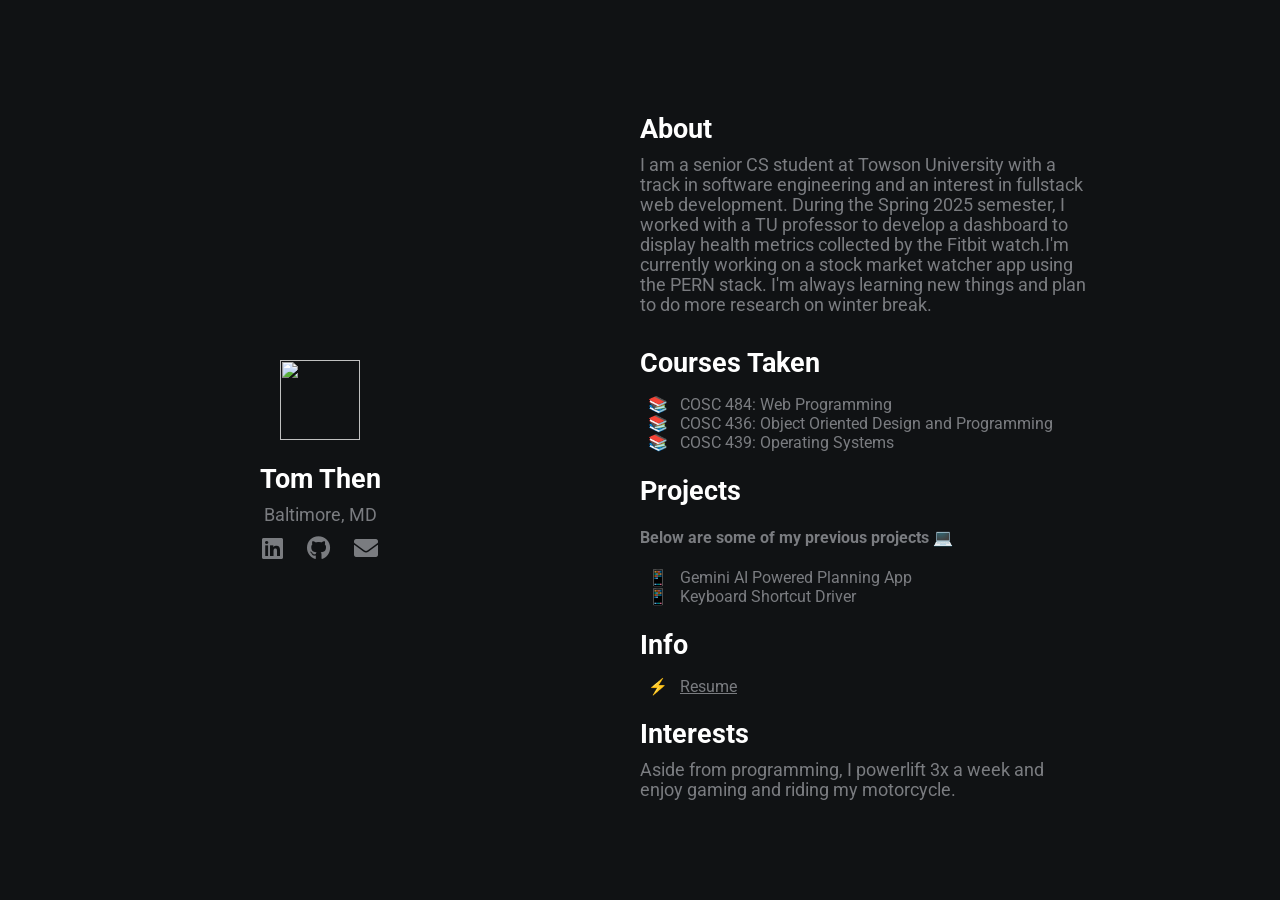
==== index.html @ 4ebc2ce6 "Rename personalSite.html to index.html" ====
<html lang="en">
    
<head>
    <link rel ="stylesheet" href="styles.css";>
    <!-- Favicon -->
    <link rel="apple-touch-icon" sizes="180x180" href="favicon/apple-touch-icon.png">
    <link rel="icon" type="image/png" sizes="32x32" href="favicon/favicon-32x32.png">
    <link rel="icon" type="image/png" sizes="16x16" href="favicon/favicon-16x16.png">

    <meta charset="UTF-8">
    <meta name="viewport" content="width=device-width, initial-scale=1.0">
    <meta http-equiv="X-UA-Compatible" content="ie=edge">
    <link rel="stylesheet" href="https://use.fontawesome.com/releases/v5.4.1/css/all.css" integrity="sha384-5sAR7xN1Nv6T6+dT2mhtzEpVJvfS3NScPQTrOxhwjIuvcA67KV2R5Jz6kr4abQsz" crossorigin="anonymous">
    <link rel="stylesheet" href="style.css">
    <title>Tom Then</title>
</head>
<body>
    <div class="grid-2">
        <div class="section-1">
            <img src="img/logo.png" width="110" height="73"/>
            <h2>Tom Then</h2>
            <p>Baltimore, MD</p>
            <a href="https://www.linkedin.com/in/tom-then-404a8626b/"><i class="fab fa-linkedin"></i></a>
            <a href="https://github.com/simulati0n"><i class="fab fa-github"></i></a>
            <a href="mailto:tomthen4@gmail.com"><i class="fas fa-envelope"></i></a>  

        </div>
        <div class="section-2">
            <h2>About</h2>
            <p>I am a senior CS student at Towson University with a track in software engineering and an interest in fullstack web development. During the Spring 2025 semester, I worked with a TU professor to develop a dashboard to display health metrics collected by the Fitbit watch.I'm currently working on a stock market watcher app using the PERN stack. I'm always learning new things and plan to do more research on winter break.
            <h2>Courses Taken</h2>
            <ul class="book">
                <li>COSC 484: Web Programming</li>
                <li>COSC 436: Object Oriented Design and Programming</em></li>
                <li>COSC 439: Operating Systems</li>
            </ul>

            <h2>Projects</h2>
            <h4>Below are some of my previous projects 💻</h4>
            <ul class="phone">
                <li>Gemini AI Powered Planning App</li>
                <li>Keyboard Shortcut Driver</li>
            </ul>
            
            <h2>Info</h2>
            <ul class="paper">
                <li><u><a href="resume.pdf">Resume</a></u></li>
            </ul>

            <h2>Interests</h2>
            <p>Aside from programming, I powerlift 3x a week and enjoy gaming and riding my motorcycle.</p>
        </div>
    </div>
</body>
</html>
---- styles.css ----
/* global */
@import url('https://fonts.googleapis.com/css?family=Roboto');

.grid-2{
    display: grid;
    grid-template-columns: repeat(2,1fr);
}

img {
    width: 5em;
    height: auto;
}

body{
    margin: 0;
    padding: 0;
    font-family: 'Roboto', sans-serif;
    background-color: #101214;
    color: #7A7C80;

}

h2,.white{
    color: #fff;
}

a{
    color: #7A7C80;
    text-decoration: none;
}
/* section 1 */
.section-1{
    padding-top: 40vh;
    text-align: center;
}

.section-1 p{
    font-size: 1.1rem;
    padding-bottom: 10px;
    margin:0;
}

.section-1 h2{
    font-size: 1.7rem;
    margin-bottom: 10px;
}

.section-1 a{
    font-size: 1.5rem;
    padding: 10px;
}
/* section 2 */
.section-2{
    padding-top: 10vh;
    width: 70%;
}

.section-2 h2{
    font-size: 1.7rem;
    margin-bottom: 10px;
}

.section-2 p{
    font-size: 1.1rem;
    padding-bottom: 10px;
    margin:0;
}

.section-2 a{
    /* display: block; */
    padding: 5px;
    /* font-size: 1.2rem; */
    padding-left: 0;
    width: 100px;
}

.caption {
    font-size: 0.7rem;
}
/* animations / utilities */
.section-2 a:hover{
    font-size: 1.3rem;
    color: #fff;
    cursor: pointer;
    transition: 0.2s;
}

.section-1 a:hover{
    color: #fff;
    cursor: pointer;
    transition: 0.3s;
}

.white:hover{
    position: relative;
    padding-left: 10px;
}

ul.book {
    list-style: "📚   ";
    list-style-position: outside;
}

ul.phone {
    list-style: "📱   ";
    list-style-position: outside;
}

ul.paper {
    list-style: "⚡   ";
    list-style-position: outside;
}

/* media queres */
@media(max-width:780px){
    .grid-2{
        grid-template-columns: 1fr;
    }
    .section-1{
        padding:0;
        padding-top: 5rem;
    }
    .section-2{
        padding: 0;
        padding-left: 1.5rem;
        padding-top: 2rem;
    }
}
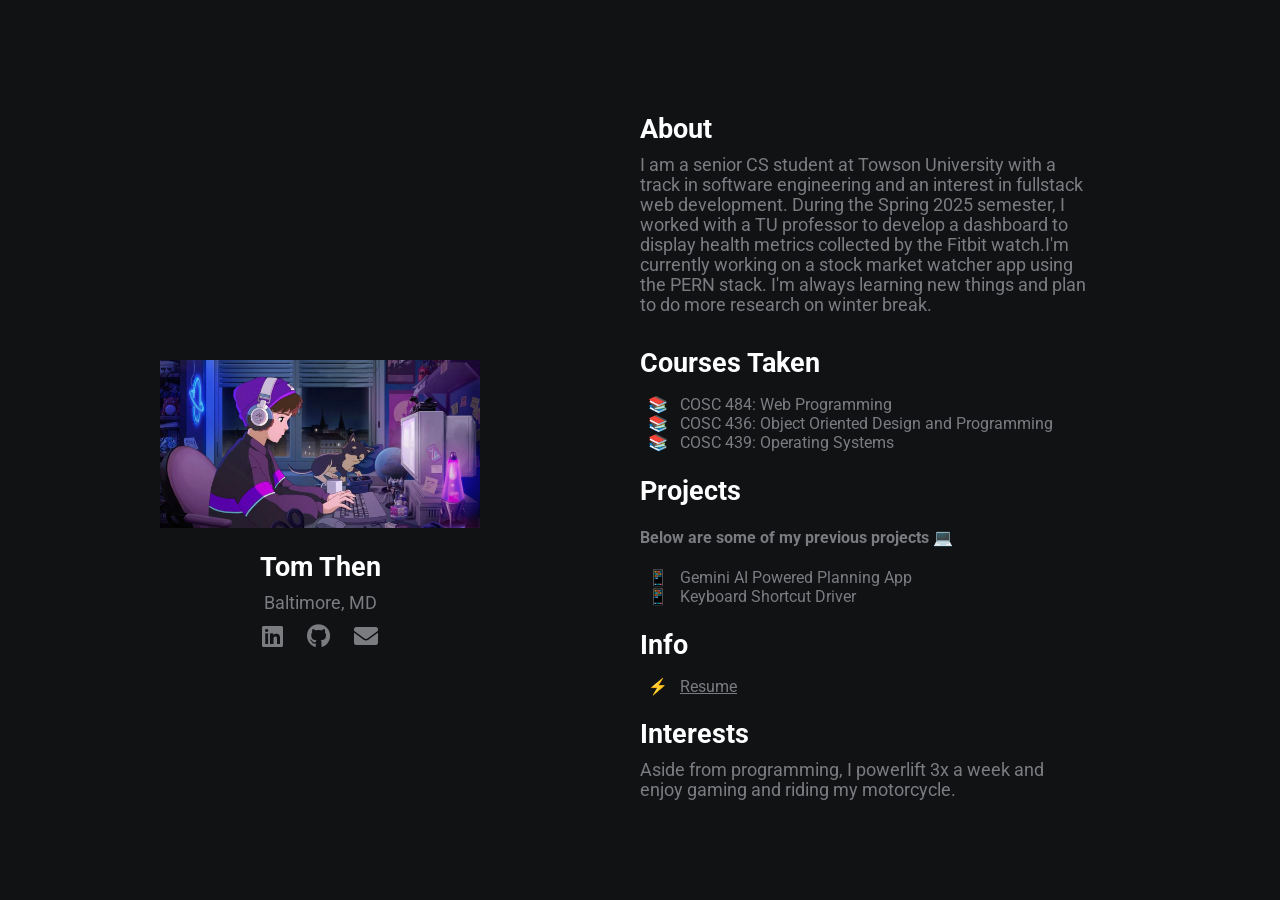
==== commit 99114061: "Update image" ====
--- a/index.html
+++ b/index.html
@@ -17,7 +17,7 @@
 <body>
     <div class="grid-2">
         <div class="section-1">
-            <img src="img/logo.png" width="110" height="73"/>
+            <img src="lofiboy.jpg" width="110" height="73"/>
             <h2>Tom Then</h2>
             <p>Baltimore, MD</p>
             <a href="https://www.linkedin.com/in/tom-then-404a8626b/"><i class="fab fa-linkedin"></i></a>
@@ -52,4 +52,4 @@
         </div>
     </div>
 </body>
-</html>
+</html>
--- a/styles.css
+++ b/styles.css
@@ -7,7 +7,7 @@
 }
 
 img {
-    width: 5em;
+    width: 20em;
     height: auto;
 }
 
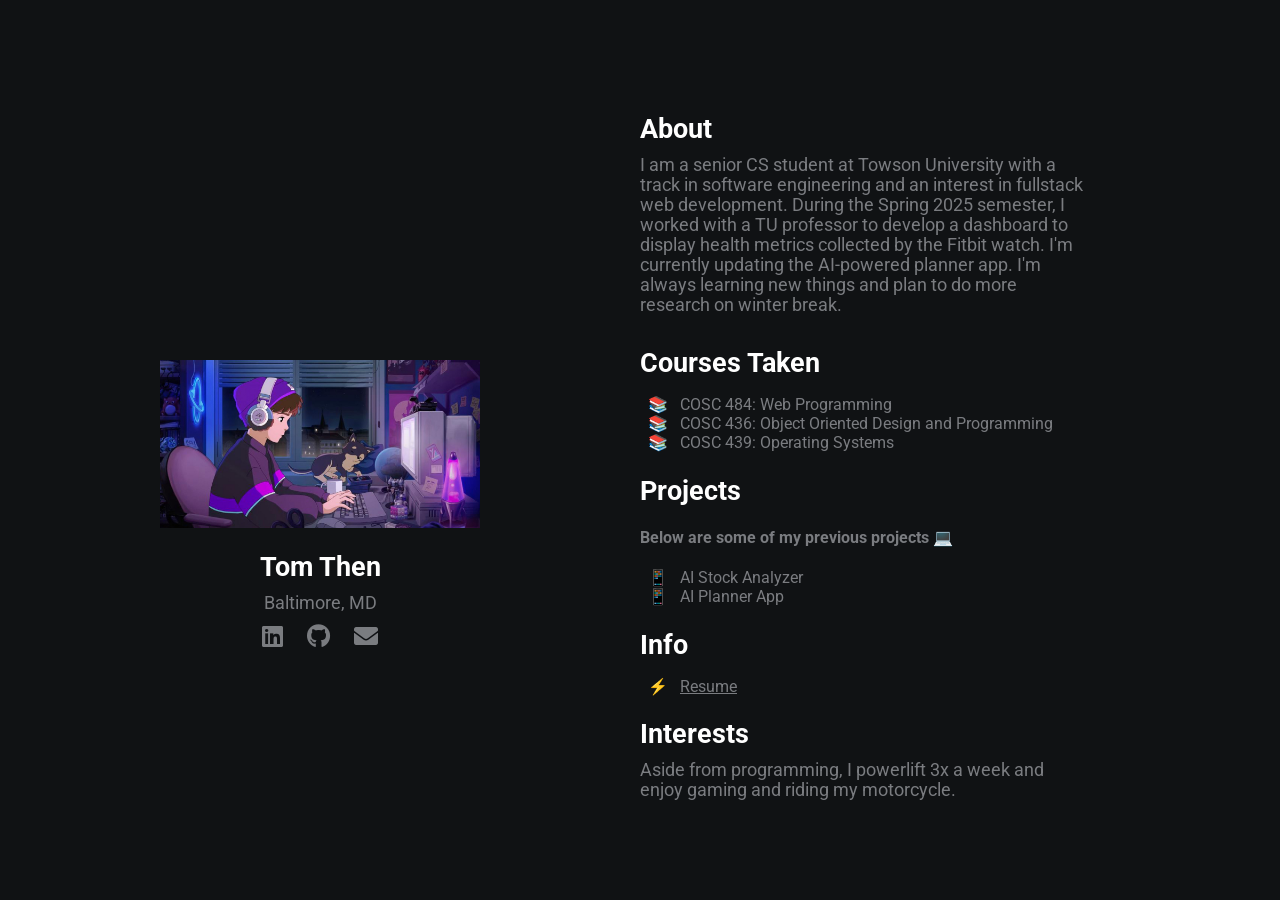
==== commit 6459ba15: "Update project descriptions and links in index.html" ====
--- a/index.html
+++ b/index.html
@@ -27,7 +27,7 @@
         </div>
         <div class="section-2">
             <h2>About</h2>
-            <p>I am a senior CS student at Towson University with a track in software engineering and an interest in fullstack web development. During the Spring 2025 semester, I worked with a TU professor to develop a dashboard to display health metrics collected by the Fitbit watch.I'm currently working on a stock market watcher app using the PERN stack. I'm always learning new things and plan to do more research on winter break.
+            <p>I am a senior CS student at Towson University with a track in software engineering and an interest in fullstack web development. During the Spring 2025 semester, I worked with a TU professor to develop a dashboard to display health metrics collected by the Fitbit watch. I'm currently updating the AI-powered planner app. I'm always learning new things and plan to do more research on winter break.
             <h2>Courses Taken</h2>
             <ul class="book">
                 <li>COSC 484: Web Programming</li>
@@ -38,8 +38,8 @@
             <h2>Projects</h2>
             <h4>Below are some of my previous projects 💻</h4>
             <ul class="phone">
-                <li>Gemini AI Powered Planning App</li>
-                <li>Keyboard Shortcut Driver</li>
+                <li><a href="https://github.com/simulati0n/StockAnalyzer">AI Stock Analyzer </a></li>
+                <li><a href="https://github.com/simulati0n/taskoai">AI Planner App</a></li>
             </ul>
             
             <h2>Info</h2>
@@ -52,4 +52,4 @@
         </div>
     </div>
 </body>
-</html>+</html>
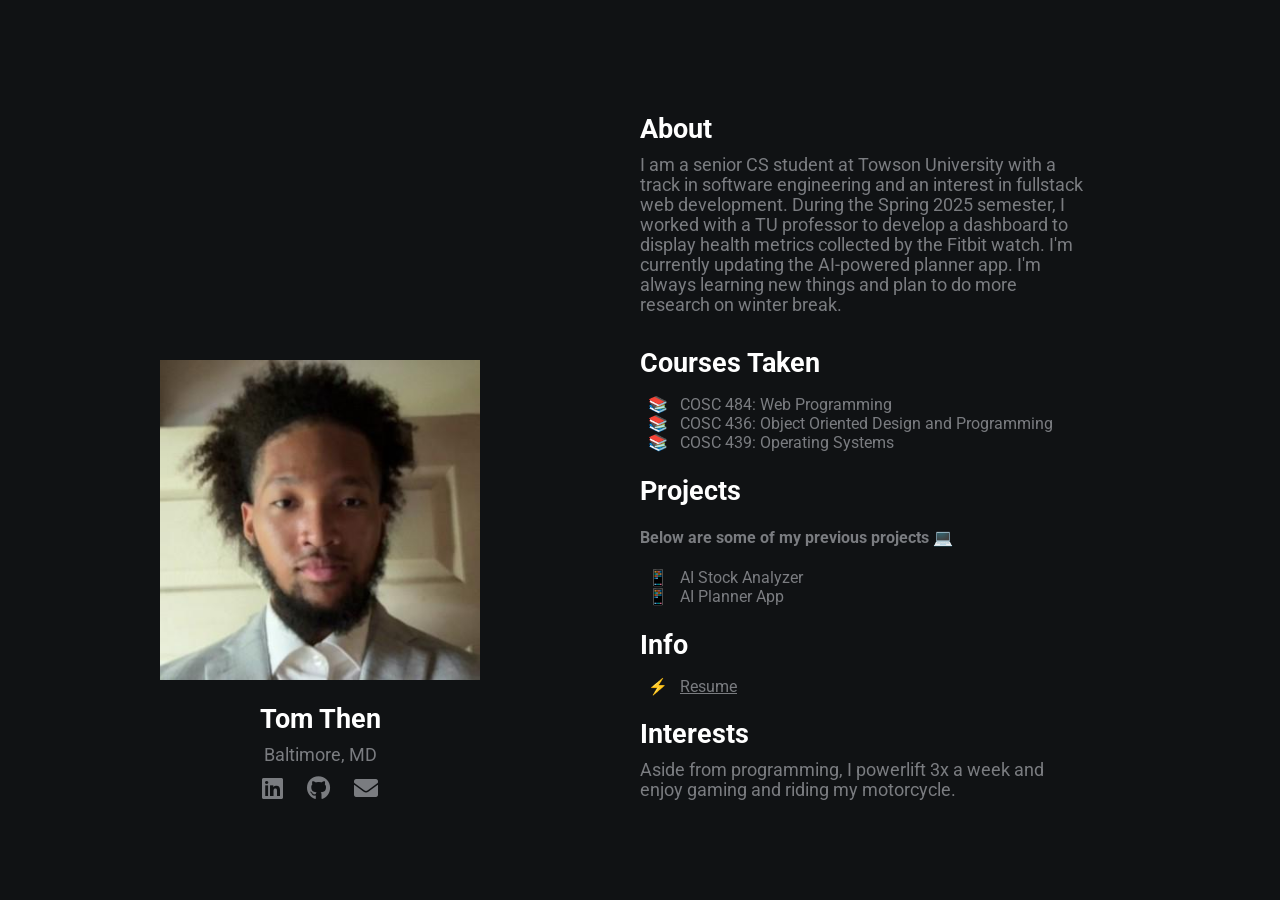
==== commit c0a10982: "Update photo" ====
--- a/index.html
+++ b/index.html
@@ -17,7 +17,7 @@
 <body>
     <div class="grid-2">
         <div class="section-1">
-            <img src="lofiboy.jpg" width="110" height="73"/>
+            <img src="photo.jpeg" width="110" height="73"/>
             <h2>Tom Then</h2>
             <p>Baltimore, MD</p>
             <a href="https://www.linkedin.com/in/tom-then-404a8626b/"><i class="fab fa-linkedin"></i></a>
@@ -44,7 +44,7 @@
             
             <h2>Info</h2>
             <ul class="paper">
-                <li><u><a href="resume.pdf">Resume</a></u></li>
+                <li><u><a href="Resume_TomT.pdf">Resume</a></u></li>
             </ul>
 
             <h2>Interests</h2>
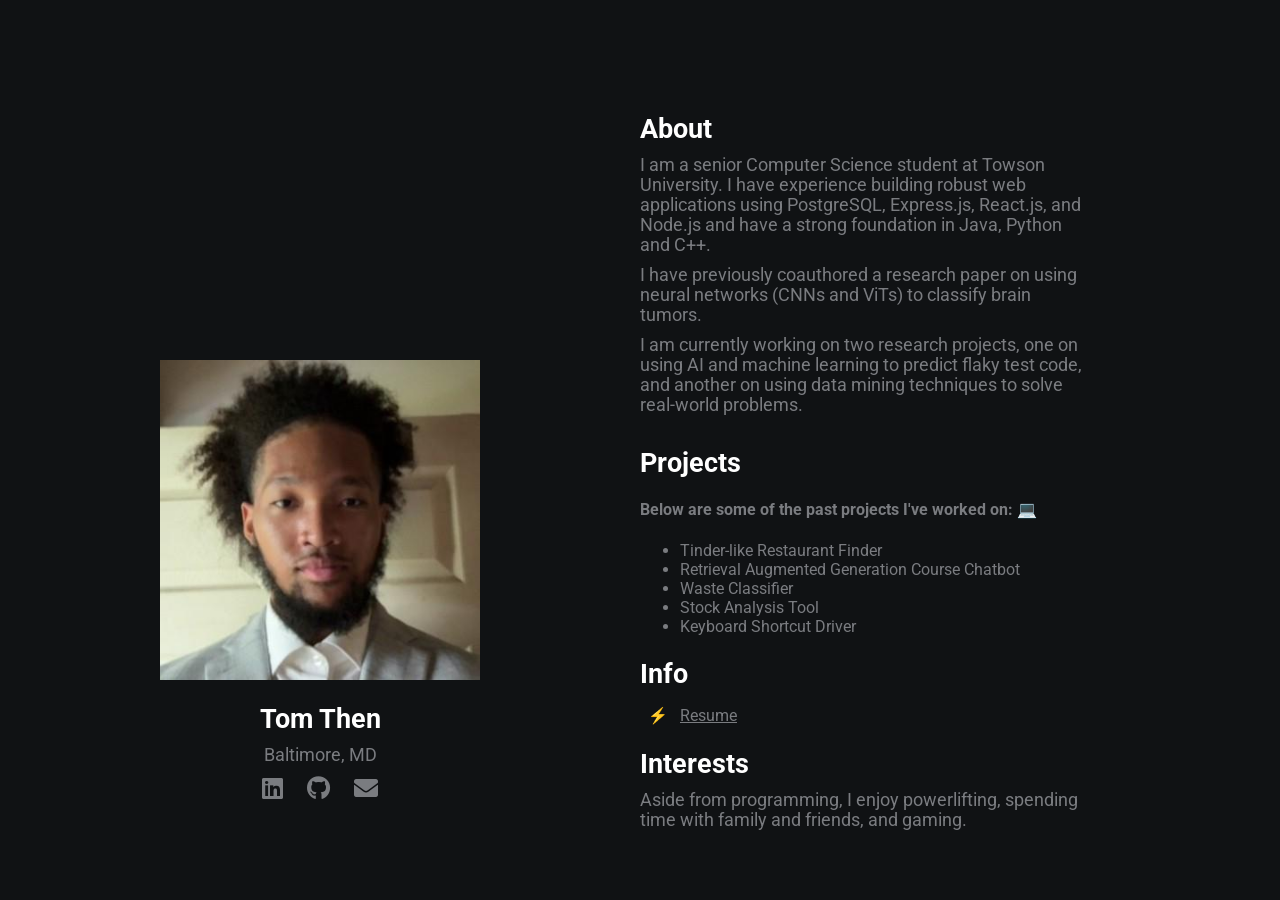
==== commit f269867a: "Updated all site info" ====
--- a/index.html
+++ b/index.html
@@ -27,28 +27,27 @@
         </div>
         <div class="section-2">
             <h2>About</h2>
-            <p>I am a senior CS student at Towson University with a track in software engineering and an interest in fullstack web development. During the Spring 2025 semester, I worked with a TU professor to develop a dashboard to display health metrics collected by the Fitbit watch. I'm currently updating the AI-powered planner app. I'm always learning new things and plan to do more research on winter break.
-            <h2>Courses Taken</h2>
-            <ul class="book">
-                <li>COSC 484: Web Programming</li>
-                <li>COSC 436: Object Oriented Design and Programming</em></li>
-                <li>COSC 439: Operating Systems</li>
-            </ul>
+            <p>I am a senior Computer Science student at Towson University. I have experience building robust web applications using PostgreSQL, Express.js, React.js, and Node.js and have a strong foundation in Java, Python and C++. 
+            <p>I have previously coauthored a research paper on using neural networks (CNNs and ViTs) to classify brain tumors. 
+            <p>I am currently working on two research projects, one on using AI and machine learning to predict flaky test code, and another on using data mining techniques to solve real-world problems. 
 
             <h2>Projects</h2>
-            <h4>Below are some of my previous projects 💻</h4>
-            <ul class="phone">
-                <li><a href="https://github.com/simulati0n/StockAnalyzer">AI Stock Analyzer </a></li>
-                <li><a href="https://github.com/simulati0n/taskoai">AI Planner App</a></li>
+            <h4>Below are some of the past projects I've worked on: 💻</h4>
+            <ul>
+                <li><a href="https://sit-down-frontend.vercel.app/"> Tinder-like Restaurant Finder</a></li>
+                <li><a href="https://github.com/simulati0n/ai-rag-course-assistant">Retrieval Augmented Generation Course Chatbot</a></li>
+                <li><a href="https://github.com/simulati0n/green-sight"> Waste Classifier</a></li>
+                <li><a href="https://github.com/simulati0n/StockAnalyzer"> Stock Analysis Tool </a></li>
+                <li><a href="https://github.com/simulati0n/keyboard-shortcut-driver">Keyboard Shortcut Driver</a></li>
             </ul>
             
             <h2>Info</h2>
             <ul class="paper">
-                <li><u><a href="Resume_TomT.pdf">Resume</a></u></li>
+                <li><u><a href="resume.pdf">Resume</a></u></li>
             </ul>
 
             <h2>Interests</h2>
-            <p>Aside from programming, I powerlift 3x a week and enjoy gaming and riding my motorcycle.</p>
+            <p>Aside from programming, I enjoy powerlifting, spending time with family and friends, and gaming.</p>
         </div>
     </div>
 </body>
